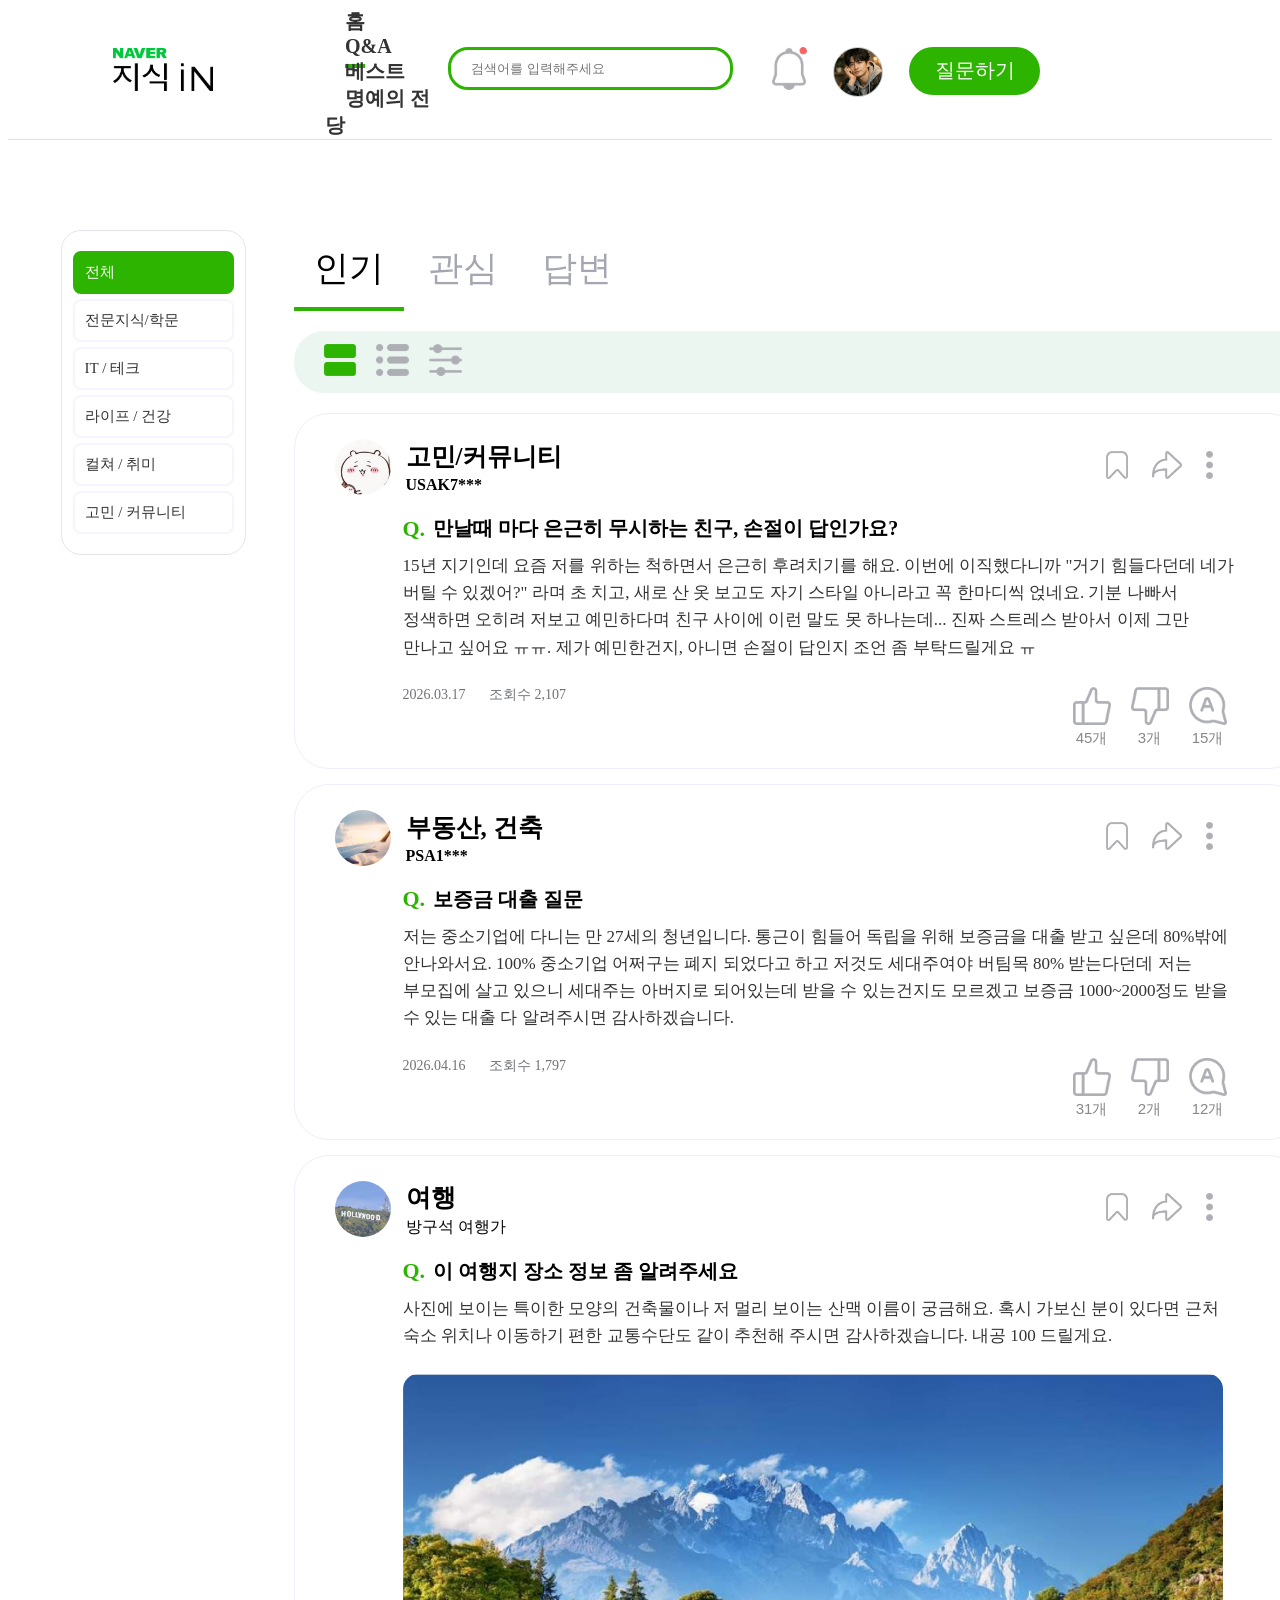
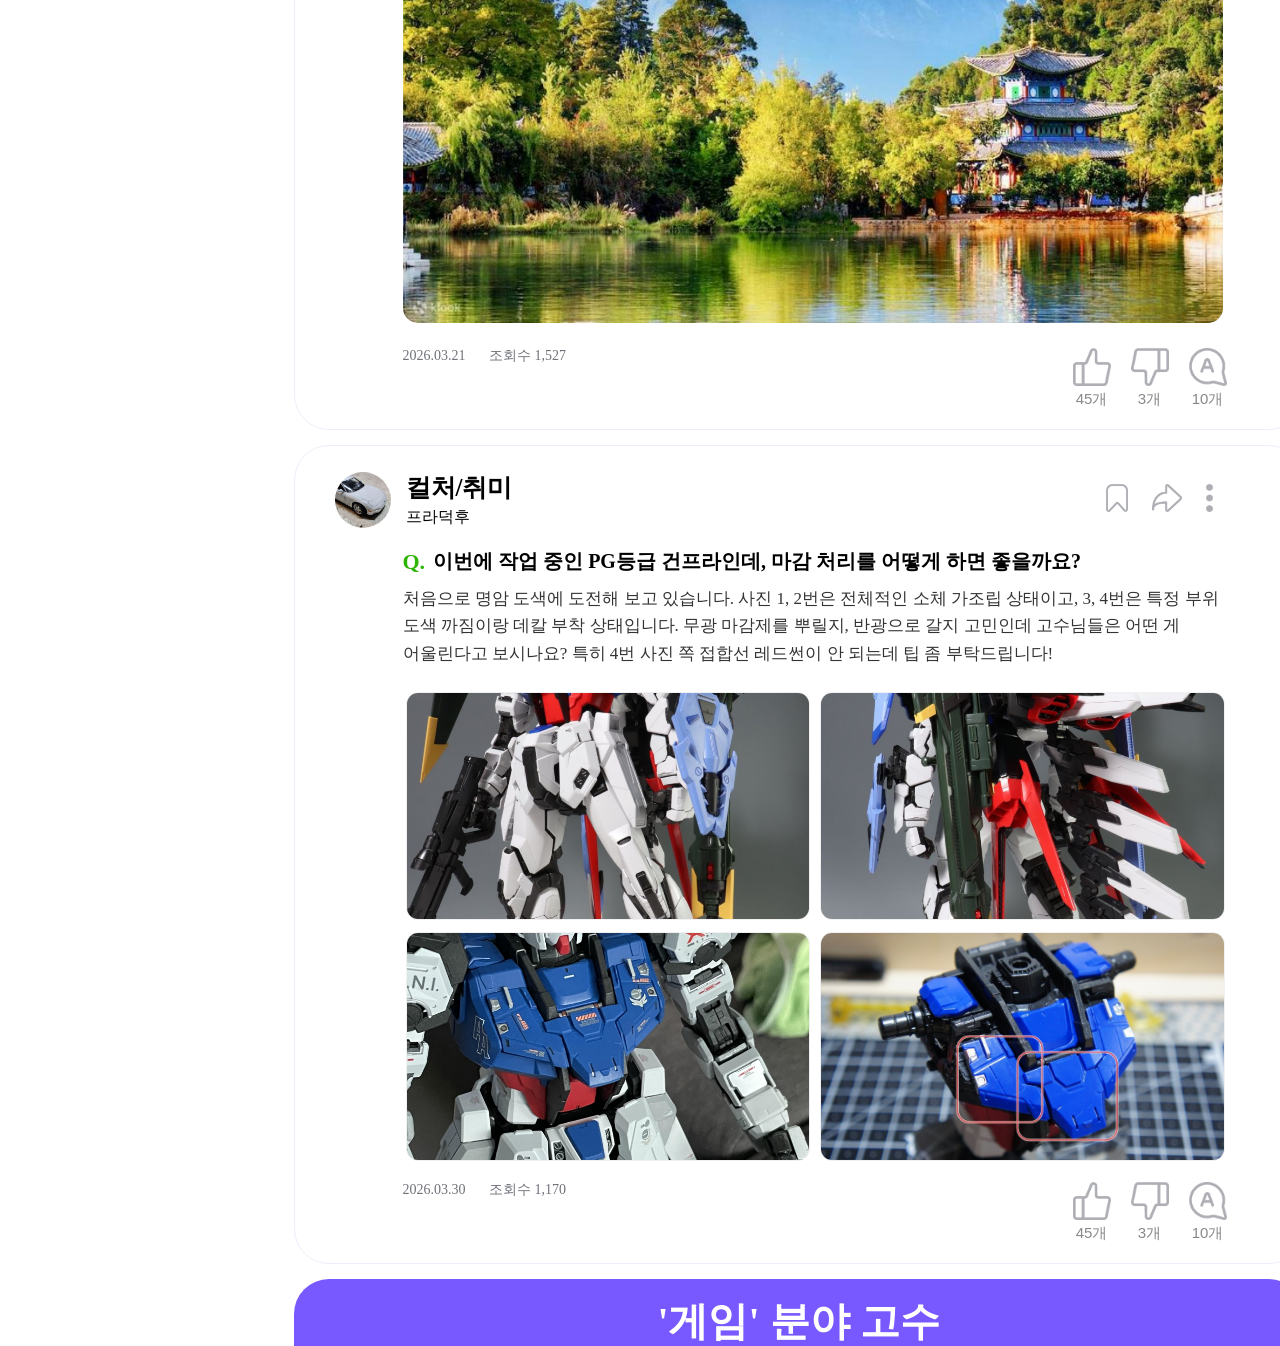
==== index.html @ 35310891 "Add GitHub Pages entry page" ====
<!DOCTYPE html>
<html lang="ko">
<head>
  <meta charset="UTF-8">
  <meta http-equiv="refresh" content="0; url=./01main.html">
  <title>NAVER IN</title>
</head>
<body>
  <p>
    <a href="./01main.html">네이버 인 메인 페이지로 이동</a>
  </p>
</body>
</html>
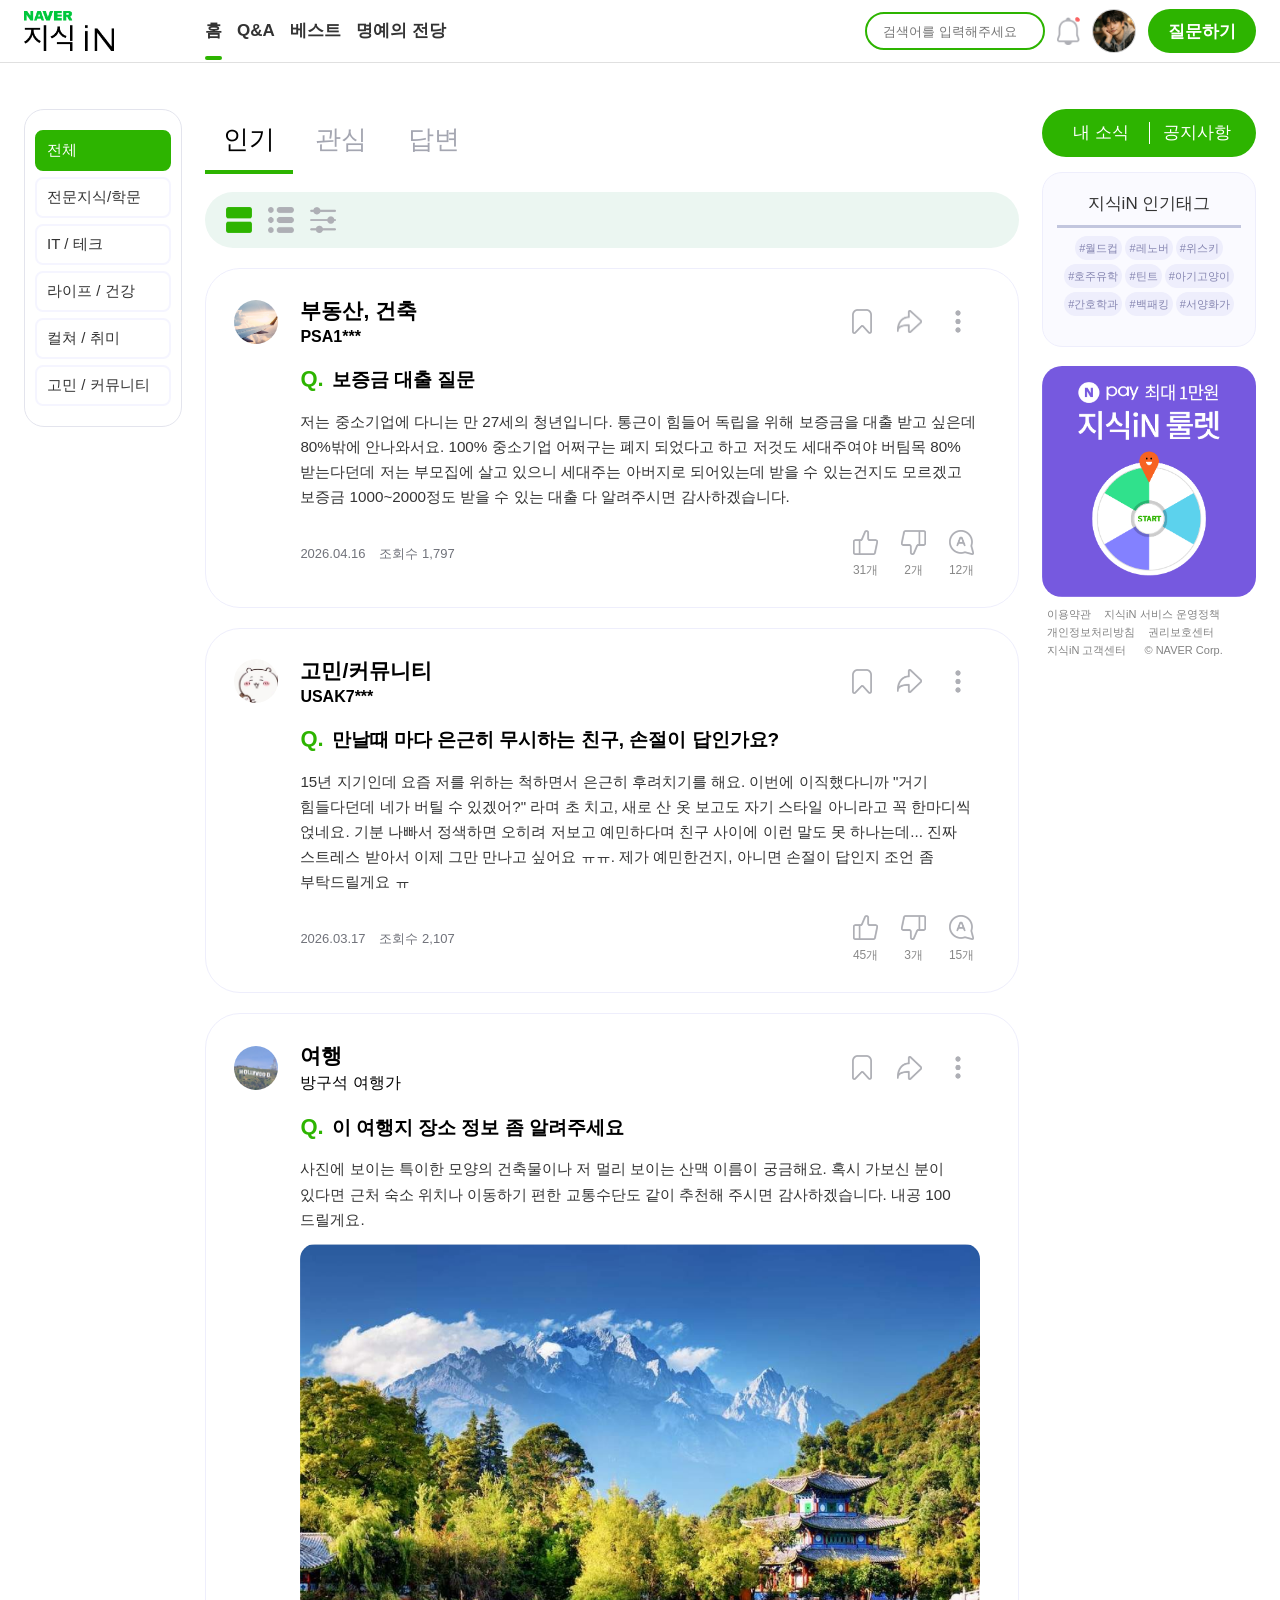
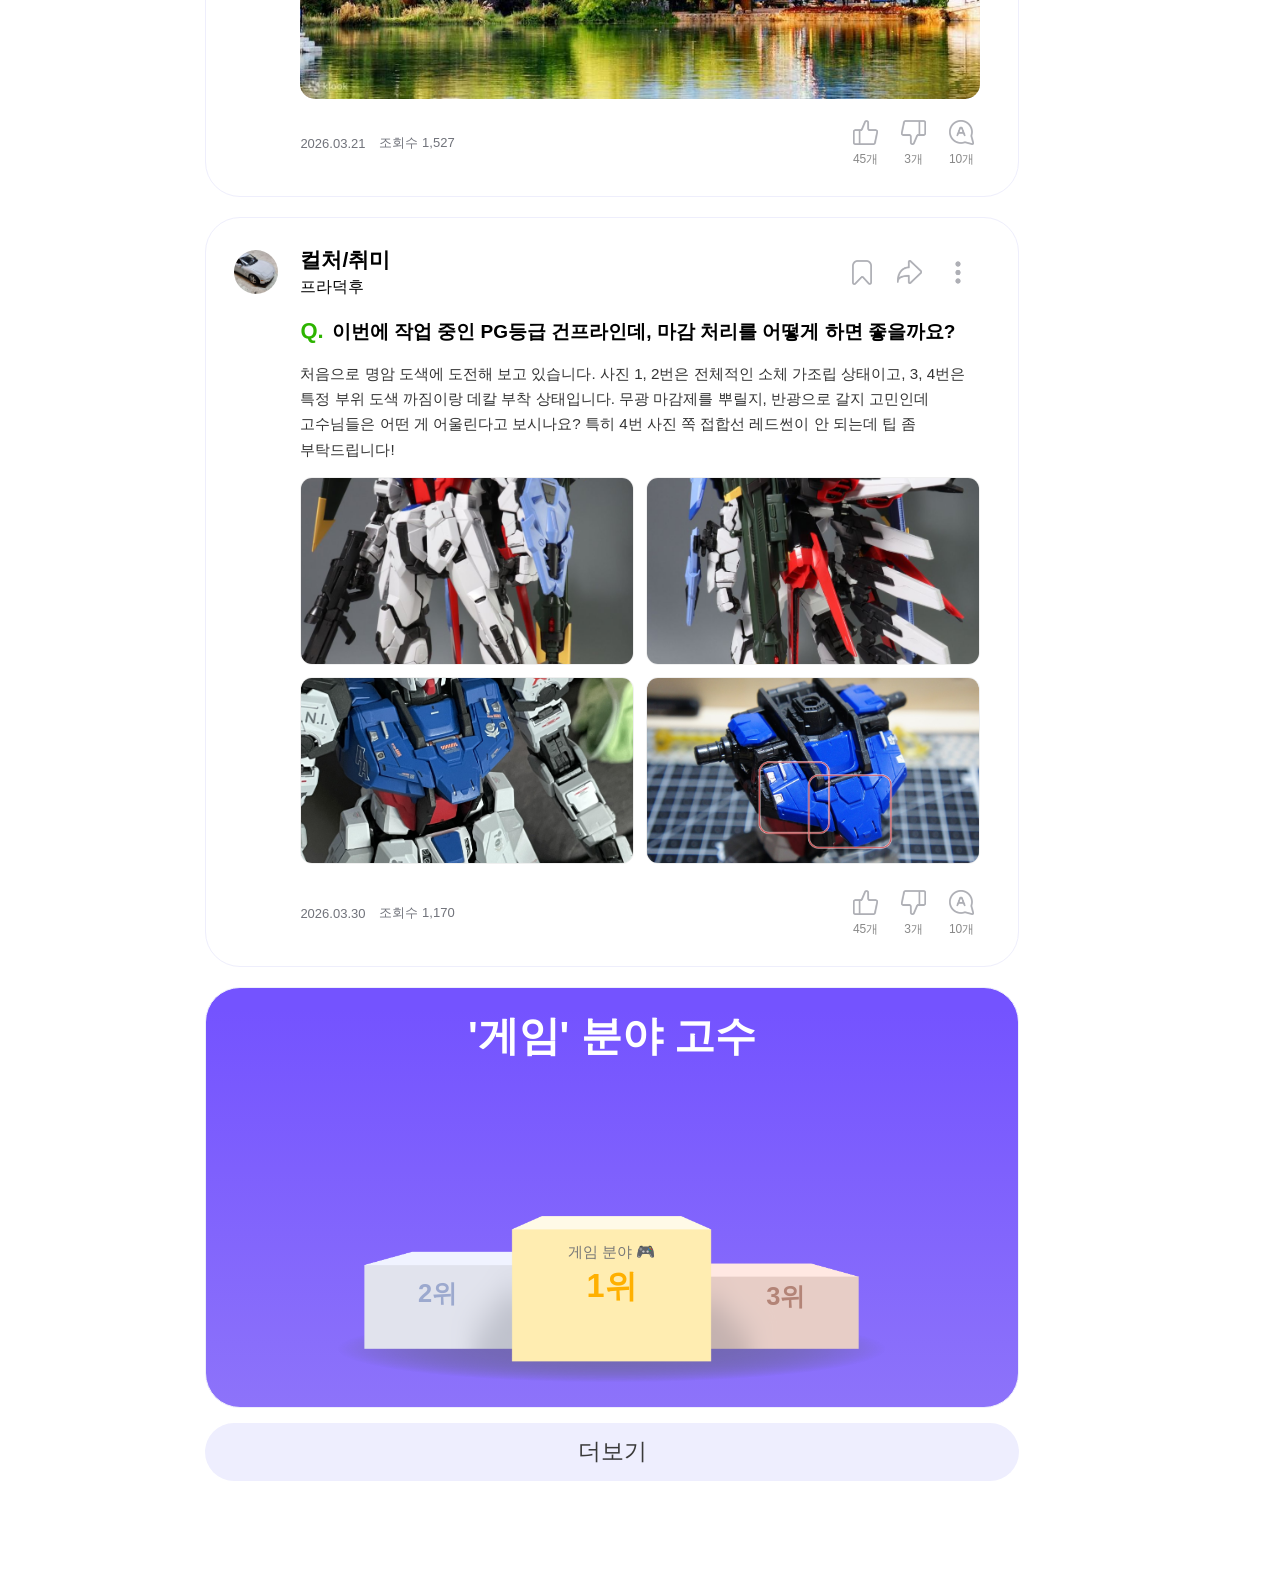
==== commit 7123665d: "Update website files" ====
--- a/index.html
+++ b/index.html
@@ -1,4 +1,3 @@
-
 <!DOCTYPE html>
 <html lang="ko">
 <head>
@@ -7,8 +6,6 @@
   <title>NAVER IN</title>
 </head>
 <body>
-  <p>
-    <a href="./01main.html">네이버 인 메인 페이지로 이동</a>
-  </p>
+  <p><a href="./01main.html">네이버 인 메인 페이지로 이동</a></p>
 </body>
-</html>+</html>
